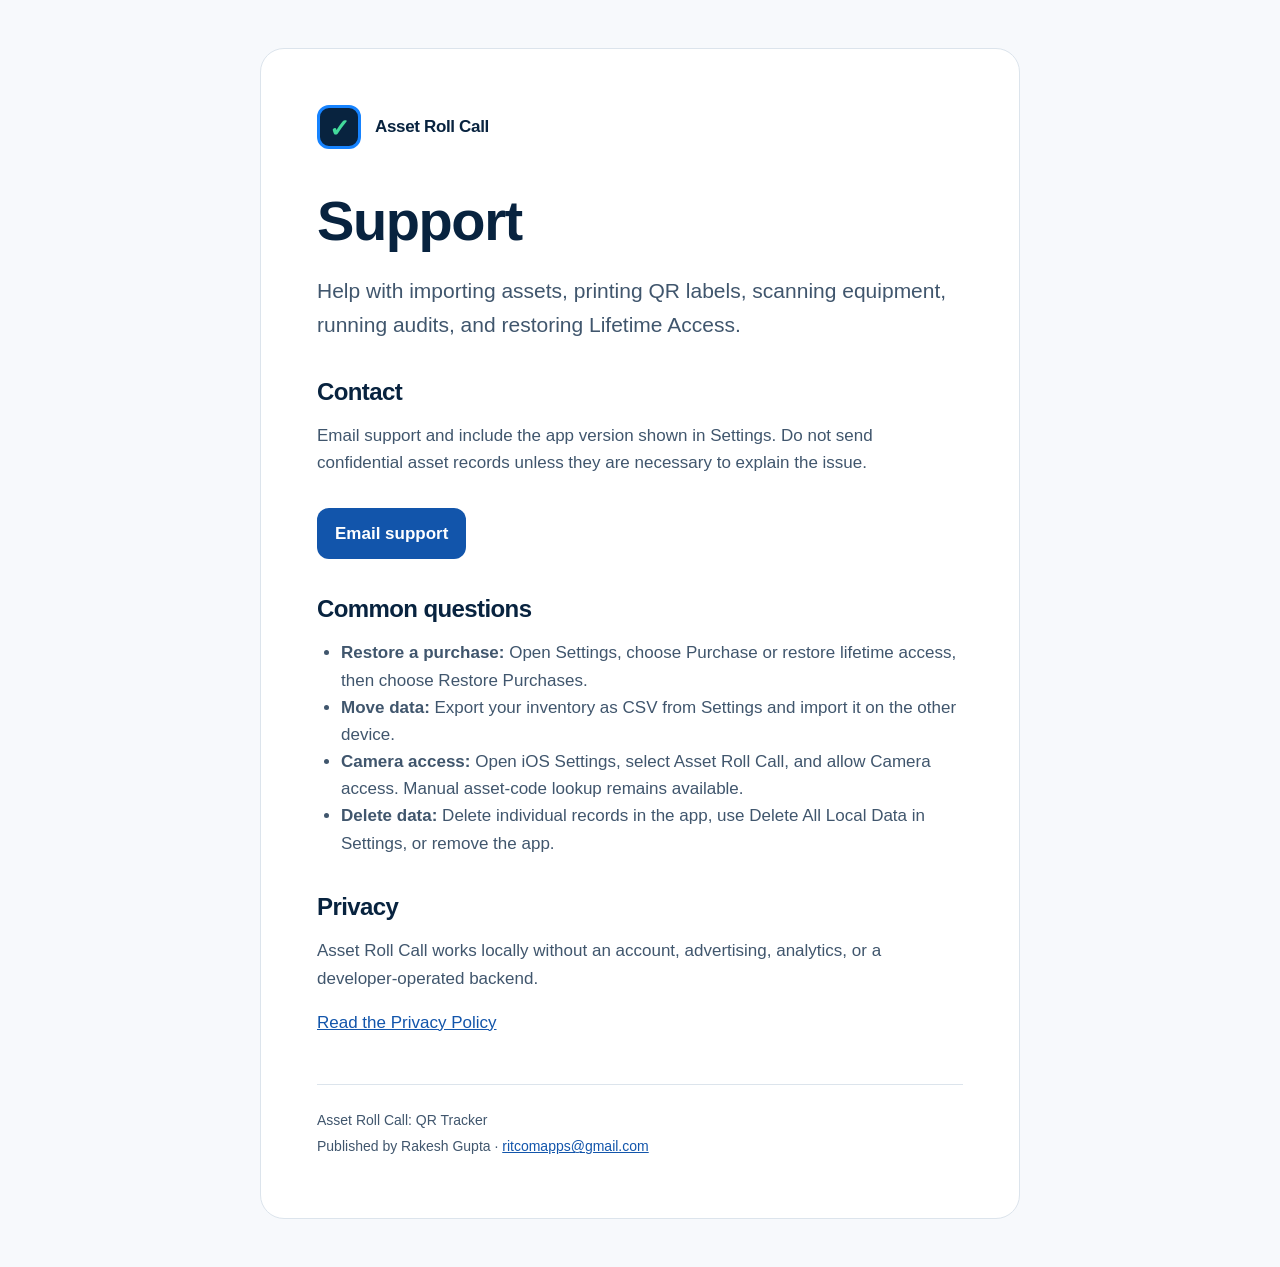
==== index.html @ d39162bb "docs: publish support and privacy pages" ====
<!doctype html>
<html lang="en">
<head>
  <meta charset="utf-8">
  <meta name="viewport" content="width=device-width, initial-scale=1">
  <meta name="description" content="Support for Asset Roll Call, the offline QR equipment tracker for iPhone and iPad.">
  <title>Asset Roll Call Support</title>
  <link rel="stylesheet" href="styles.css">
</head>
<body>
  <main>
    <div class="brand"><span class="mark" aria-hidden="true">✓</span> Asset Roll Call</div>
    <h1>Support</h1>
    <p class="lead">Help with importing assets, printing QR labels, scanning equipment, running audits, and restoring Lifetime Access.</p>

    <h2>Contact</h2>
    <p>Email support and include the app version shown in Settings. Do not send confidential asset records unless they are necessary to explain the issue.</p>
    <a class="button" href="mailto:ritcomapps@gmail.com?subject=Asset%20Roll%20Call%20Support">Email support</a>

    <h2>Common questions</h2>
    <ul>
      <li><strong>Restore a purchase:</strong> Open Settings, choose Purchase or restore lifetime access, then choose Restore Purchases.</li>
      <li><strong>Move data:</strong> Export your inventory as CSV from Settings and import it on the other device.</li>
      <li><strong>Camera access:</strong> Open iOS Settings, select Asset Roll Call, and allow Camera access. Manual asset-code lookup remains available.</li>
      <li><strong>Delete data:</strong> Delete individual records in the app, use Delete All Local Data in Settings, or remove the app.</li>
    </ul>

    <h2>Privacy</h2>
    <p>Asset Roll Call works locally without an account, advertising, analytics, or a developer-operated backend.</p>
    <p><a href="privacy.html">Read the Privacy Policy</a></p>

    <footer>
      <p>Asset Roll Call: QR Tracker</p>
      <p>Published by Rakesh Gupta · <a href="mailto:ritcomapps@gmail.com">ritcomapps@gmail.com</a></p>
    </footer>
  </main>
</body>
</html>
---- styles.css ----
:root {
  color-scheme: light dark;
  --background: #f7f9fc;
  --surface: #ffffff;
  --text: #08233f;
  --secondary: #40566d;
  --accent: #1255ab;
  --border: #dce4ec;
  --mint: #43d99b;
}

@media (prefers-color-scheme: dark) {
  :root {
    --background: #041522;
    --surface: #08233f;
    --text: #f5f8fb;
    --secondary: #c1ceda;
    --accent: #60bff0;
    --border: #24435f;
    --mint: #70e8b8;
  }
}

* { box-sizing: border-box; }

body {
  margin: 0;
  background: var(--background);
  color: var(--text);
  font: 17px/1.6 -apple-system, BlinkMacSystemFont, "Segoe UI", sans-serif;
}

main {
  width: min(760px, calc(100% - 32px));
  margin: 48px auto;
  padding: clamp(24px, 6vw, 56px);
  background: var(--surface);
  border: 1px solid var(--border);
  border-radius: 24px;
}

.brand {
  display: flex;
  align-items: center;
  gap: 14px;
  margin-bottom: 40px;
  font-weight: 750;
  letter-spacing: -0.02em;
}

.mark {
  display: grid;
  width: 44px;
  height: 44px;
  place-items: center;
  color: var(--mint);
  background: #08233f;
  border: 3px solid #1683ff;
  border-radius: 12px;
  font-size: 25px;
}

h1, h2 { line-height: 1.15; letter-spacing: -0.025em; }
h1 { margin: 0 0 14px; font-size: clamp(36px, 7vw, 56px); }
h2 { margin: 36px 0 10px; font-size: 24px; }
p, li { color: var(--secondary); }
ul { padding-left: 24px; }
a { color: var(--accent); }
.lead { font-size: 21px; }
.button {
  display: inline-block;
  margin-top: 14px;
  padding: 12px 18px;
  color: white;
  background: #1255ab;
  border-radius: 12px;
  font-weight: 650;
  text-decoration: none;
}
footer { margin-top: 48px; padding-top: 20px; border-top: 1px solid var(--border); }
footer p { margin: 4px 0; font-size: 14px; }
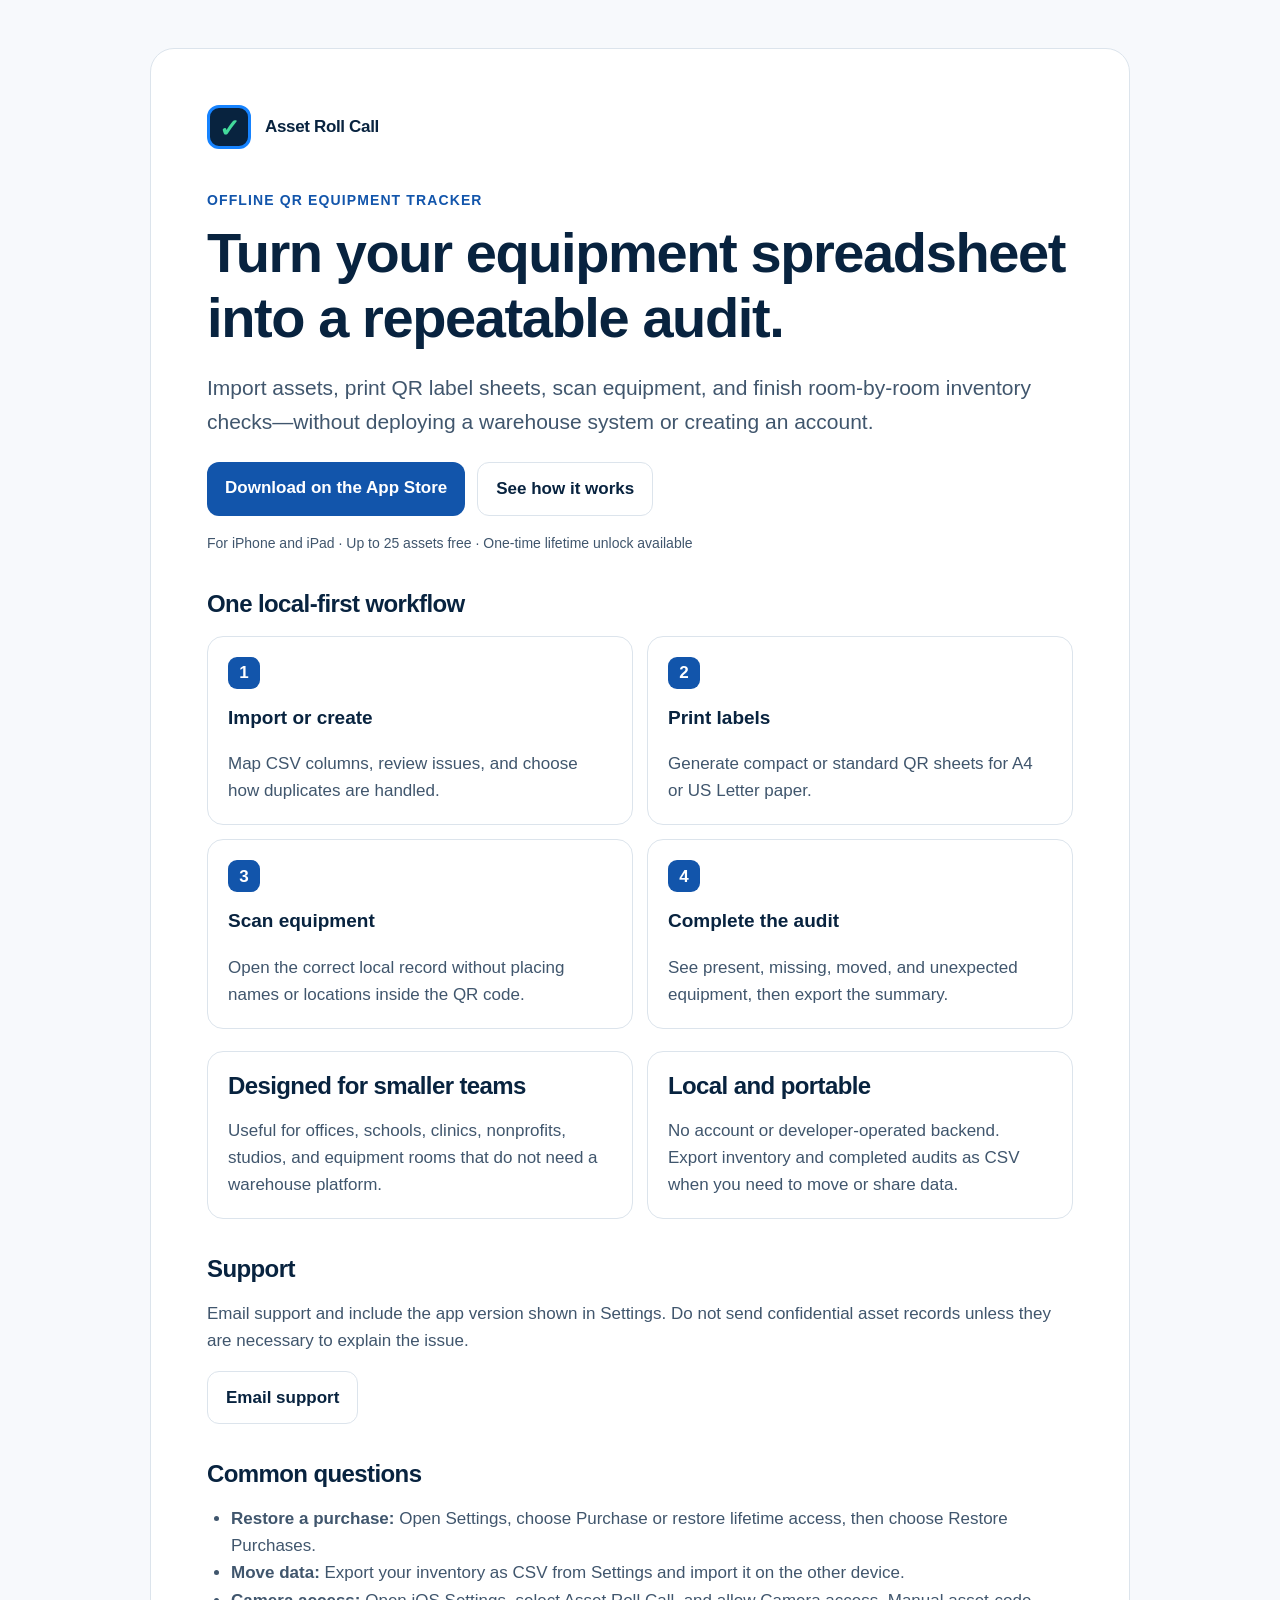
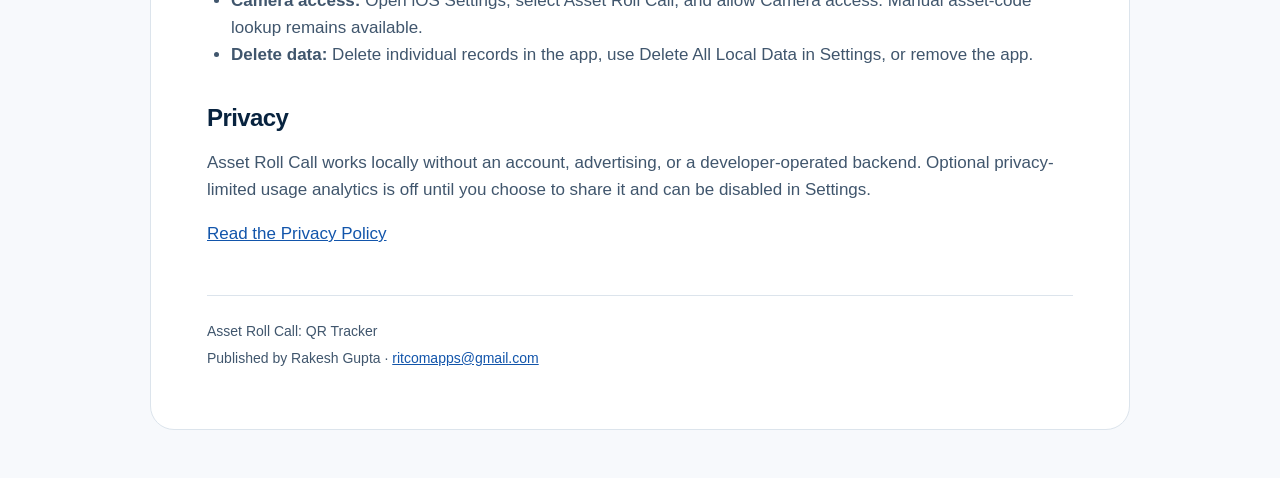
==== commit 79272084: "docs: add Asset Roll Call product landing page" ====
--- a/index.html
+++ b/index.html
@@ -3,19 +3,41 @@
 <head>
   <meta charset="utf-8">
   <meta name="viewport" content="width=device-width, initial-scale=1">
-  <meta name="description" content="Support for Asset Roll Call, the offline QR equipment tracker for iPhone and iPad.">
-  <title>Asset Roll Call Support</title>
+  <meta name="description" content="Import equipment from CSV, print private QR labels, and complete inventory audits locally on iPhone and iPad.">
+  <title>Asset Roll Call — QR equipment audits without a backend</title>
   <link rel="stylesheet" href="styles.css">
 </head>
 <body>
   <main>
     <div class="brand"><span class="mark" aria-hidden="true">✓</span> Asset Roll Call</div>
-    <h1>Support</h1>
-    <p class="lead">Help with importing assets, printing QR labels, scanning equipment, running audits, and restoring Lifetime Access.</p>
+    <p class="eyebrow">Offline QR equipment tracker</p>
+    <h1>Turn your equipment spreadsheet into a repeatable audit.</h1>
+    <p class="lead">Import assets, print QR label sheets, scan equipment, and finish room-by-room inventory checks—without deploying a warehouse system or creating an account.</p>
 
-    <h2>Contact</h2>
+    <div class="actions">
+      <a class="button primary" href="https://apps.apple.com/us/app/asset-roll-call-qr-tracker/id6813896080">Download on the App Store</a>
+      <a class="button secondary" href="#how-it-works">See how it works</a>
+    </div>
+    <p class="compatibility">For iPhone and iPad · Up to 25 assets free · One-time lifetime unlock available</p>
+
+    <section id="how-it-works">
+      <h2>One local-first workflow</h2>
+      <div class="steps">
+        <article><span>1</span><h3>Import or create</h3><p>Map CSV columns, review issues, and choose how duplicates are handled.</p></article>
+        <article><span>2</span><h3>Print labels</h3><p>Generate compact or standard QR sheets for A4 or US Letter paper.</p></article>
+        <article><span>3</span><h3>Scan equipment</h3><p>Open the correct local record without placing names or locations inside the QR code.</p></article>
+        <article><span>4</span><h3>Complete the audit</h3><p>See present, missing, moved, and unexpected equipment, then export the summary.</p></article>
+      </div>
+    </section>
+
+    <section class="value-grid">
+      <article><h2>Designed for smaller teams</h2><p>Useful for offices, schools, clinics, nonprofits, studios, and equipment rooms that do not need a warehouse platform.</p></article>
+      <article><h2>Local and portable</h2><p>No account or developer-operated backend. Export inventory and completed audits as CSV when you need to move or share data.</p></article>
+    </section>
+
+    <h2 id="support">Support</h2>
     <p>Email support and include the app version shown in Settings. Do not send confidential asset records unless they are necessary to explain the issue.</p>
-    <a class="button" href="mailto:ritcomapps@gmail.com?subject=Asset%20Roll%20Call%20Support">Email support</a>
+    <a class="button secondary" href="mailto:ritcomapps@gmail.com?subject=Asset%20Roll%20Call%20Support">Email support</a>
 
     <h2>Common questions</h2>
     <ul>
@@ -26,7 +48,7 @@
     </ul>
 
     <h2>Privacy</h2>
-    <p>Asset Roll Call works locally without an account, advertising, analytics, or a developer-operated backend.</p>
+    <p>Asset Roll Call works locally without an account, advertising, or a developer-operated backend. Optional privacy-limited usage analytics is off until you choose to share it and can be disabled in Settings.</p>
     <p><a href="privacy.html">Read the Privacy Policy</a></p>
 
     <footer>
@@ -36,4 +58,3 @@
   </main>
 </body>
 </html>
-
--- a/styles.css
+++ b/styles.css
@@ -31,7 +31,7 @@
 }
 
 main {
-  width: min(760px, calc(100% - 32px));
+  width: min(980px, calc(100% - 32px));
   margin: 48px auto;
   padding: clamp(24px, 6vw, 56px);
   background: var(--surface);
@@ -63,13 +63,16 @@
 h1, h2 { line-height: 1.15; letter-spacing: -0.025em; }
 h1 { margin: 0 0 14px; font-size: clamp(36px, 7vw, 56px); }
 h2 { margin: 36px 0 10px; font-size: 24px; }
+h3 { margin: 14px 0 6px; font-size: 19px; }
 p, li { color: var(--secondary); }
 ul { padding-left: 24px; }
 a { color: var(--accent); }
 .lead { font-size: 21px; }
+.eyebrow { margin: 0 0 10px; color: var(--accent); font-size: 14px; font-weight: 750; letter-spacing: 0.08em; text-transform: uppercase; }
+.actions { display: flex; flex-wrap: wrap; gap: 12px; margin-top: 24px; }
+.compatibility { font-size: 14px; margin-top: 16px; }
 .button {
   display: inline-block;
-  margin-top: 14px;
   padding: 12px 18px;
   color: white;
   background: #1255ab;
@@ -77,6 +80,18 @@
   font-weight: 650;
   text-decoration: none;
 }
+.button.primary { background: #1255ab; }
+.button.secondary { color: var(--text); background: transparent; border: 1px solid var(--border); }
+.steps { display: grid; grid-template-columns: repeat(2, minmax(0, 1fr)); gap: 14px; margin-top: 18px; }
+.steps article, .value-grid article { padding: 20px; border: 1px solid var(--border); border-radius: 16px; }
+.steps span { display: grid; width: 32px; height: 32px; place-items: center; border-radius: 9px; color: white; background: var(--accent); font-weight: 800; }
+.steps p, .value-grid p { margin-bottom: 0; }
+.value-grid { display: grid; grid-template-columns: repeat(2, minmax(0, 1fr)); gap: 14px; margin-top: 22px; }
+.value-grid h2 { margin-top: 0; }
 footer { margin-top: 48px; padding-top: 20px; border-top: 1px solid var(--border); }
 footer p { margin: 4px 0; font-size: 14px; }
 
+@media (max-width: 620px) {
+  main { margin: 16px auto; }
+  .steps, .value-grid { grid-template-columns: 1fr; }
+}
